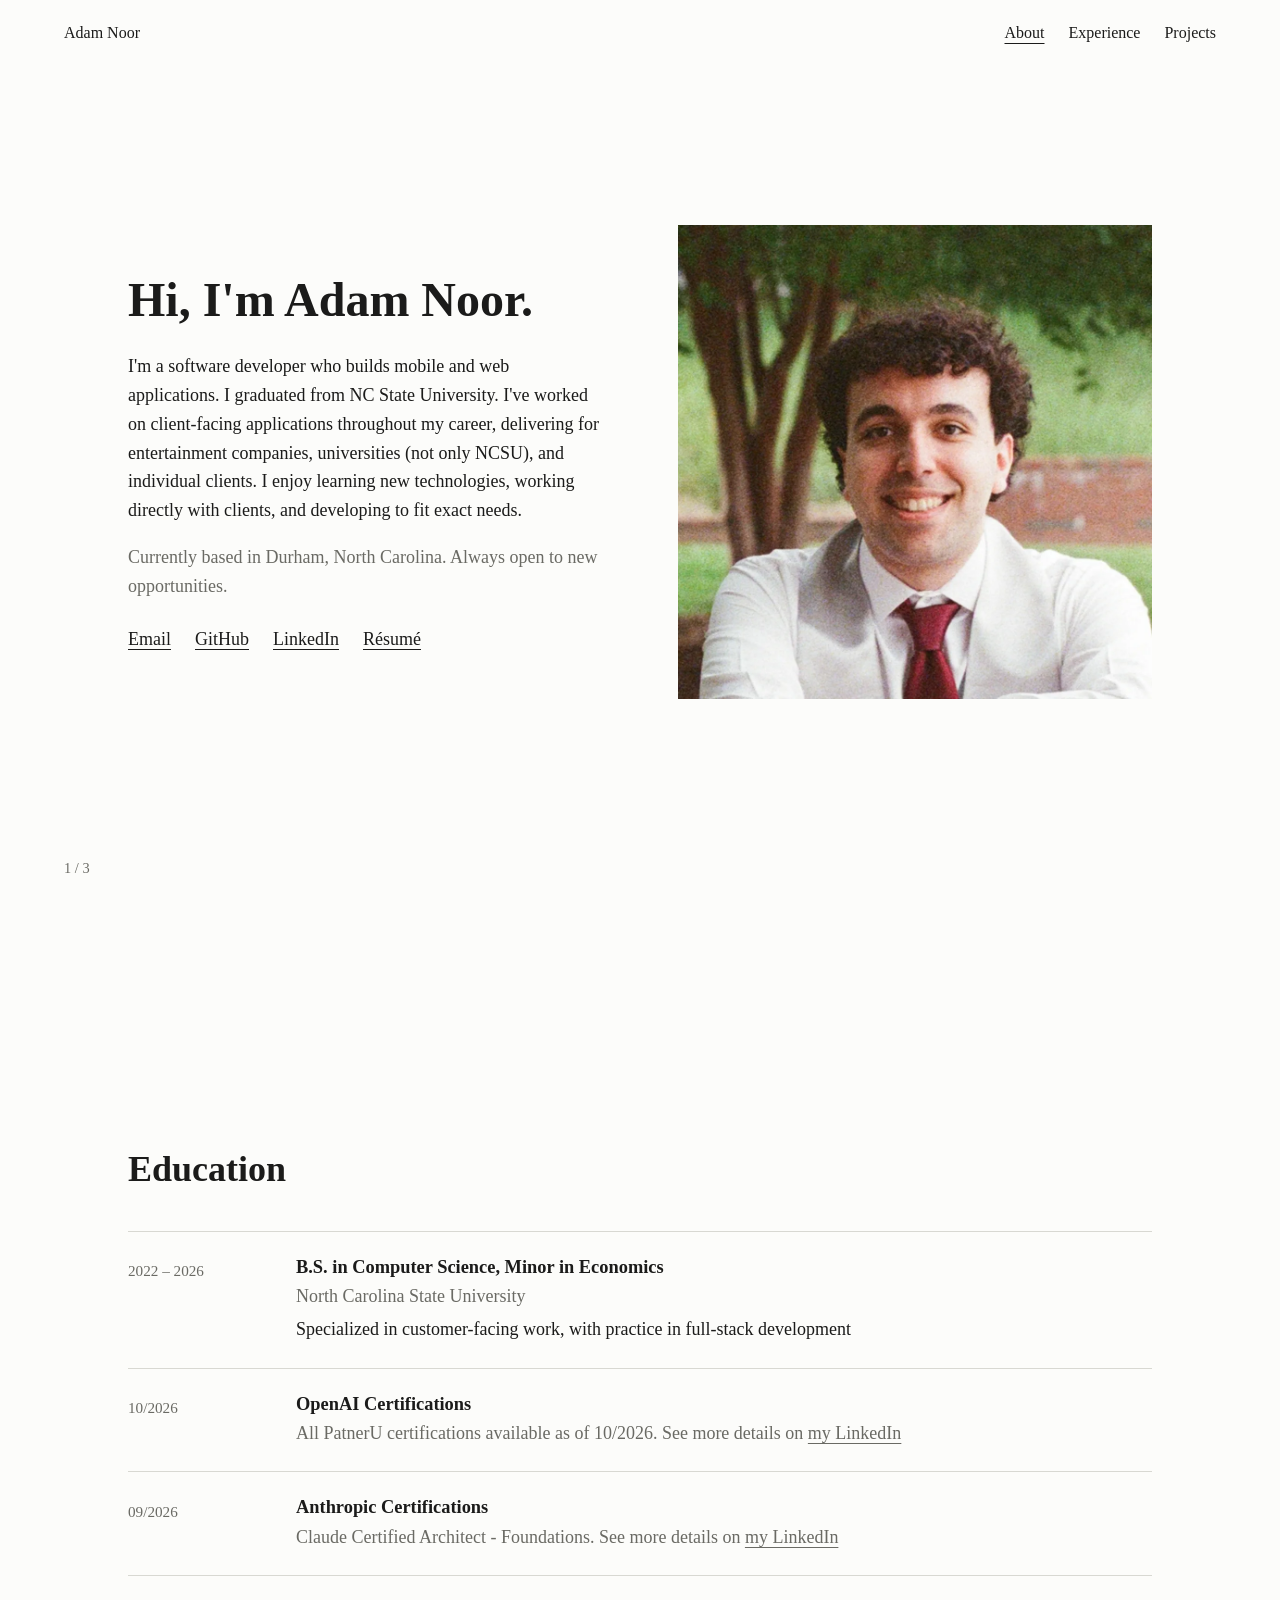
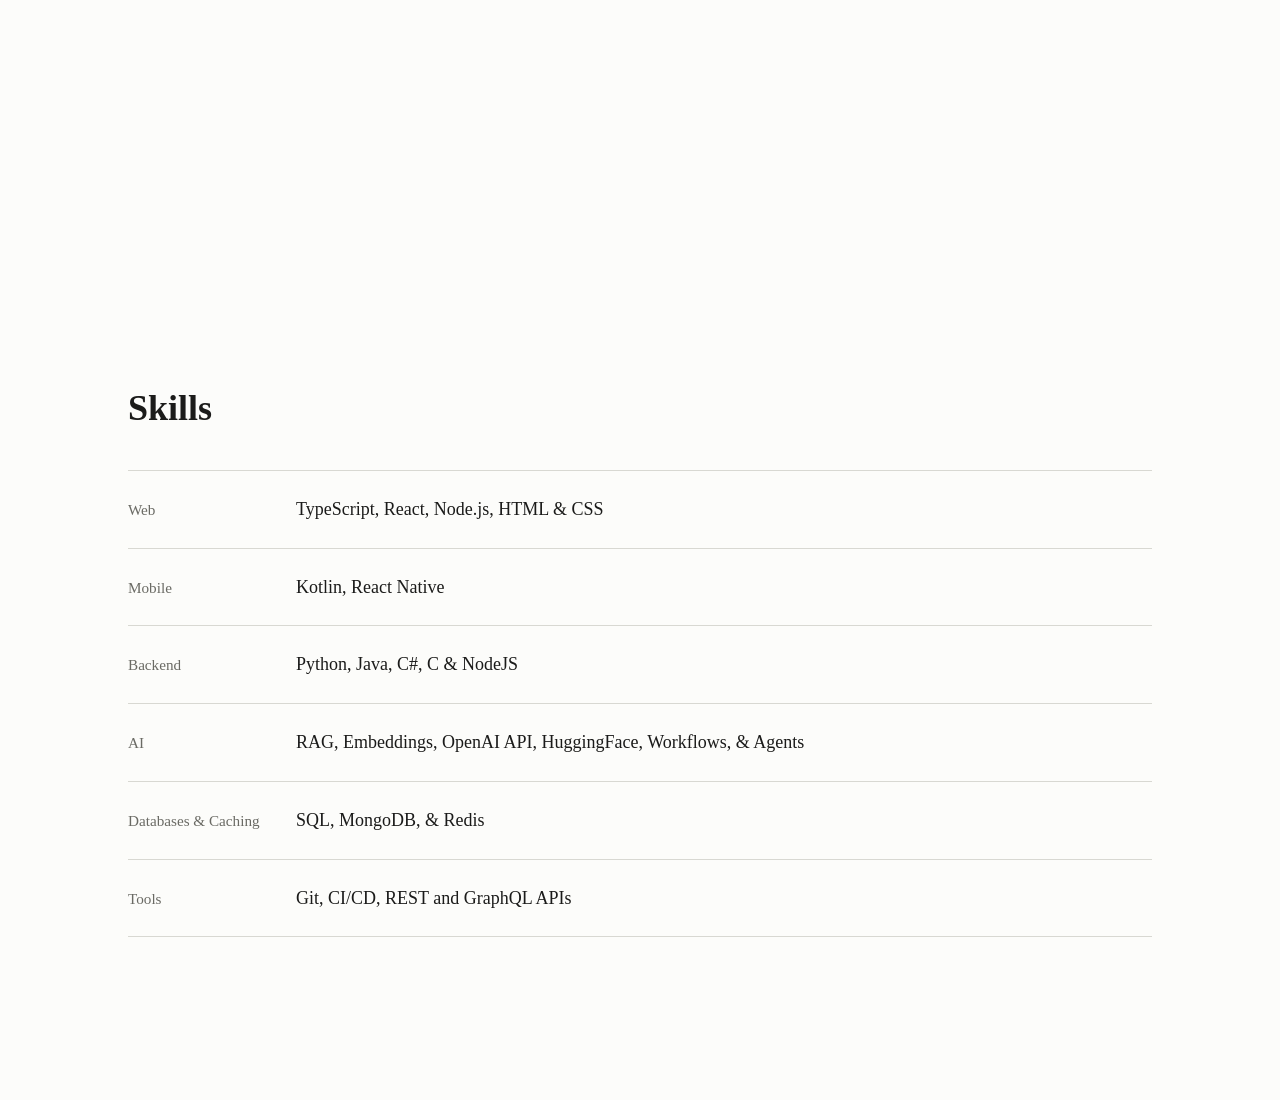
==== index.html @ 411a35d4 "website start" ====
<!doctype html>
<html lang="en">
<head>
  <meta charset="utf-8">
  <meta name="viewport" content="width=device-width, initial-scale=1">
  <title>Adam Noor · Software Developer</title>
  <meta name="description" content="Personal site of Adam Noor, a software developer.">
  <script>document.documentElement.classList.add("js");</script>
  <link rel="stylesheet" href="style.css">
  <script src="main.js" defer></script>
</head>
<body>
  <header class="site-header">
    <a href="index.html">Adam Noor</a>
    <nav aria-label="Primary">
      <a href="index.html" aria-current="page">About</a>
      <a href="experience.html">Experience</a>
      <a href="projects.html">Projects</a>
    </nav>
  </header>

  <div class="progress" aria-hidden="true"><span id="progress-current">1</span> / <span id="progress-total">3</span></div>

  <main>
    <!-- 1. Bio -->
    <section class="section" aria-labelledby="about-title">
      <div class="section-inner split">
        <div>
          <h1 id="about-title" class="reveal" style="--i:0">Hi, I'm Adam Noor.</h1>
          <div class="prose" style="margin-top: 1.5rem">
            <p class="reveal" style="--i:1">I'm a software developer who builds mobile and web applications. I graduated from NC State University. I've worked on client-facing applications throughout my career, delivering for entertainment companies, universities (not only NCSU), and individual clients. I enjoy learning new technologies, working directly with clients, and developing to fit exact needs.</p>
            <p class="reveal muted" style="--i:2">Currently based in Durham, North Carolina. Always open to new opportunities.</p>
          </div>
          <ul class="links reveal" style="--i:3">
            <li><a href="adam.rf.noor@gmail.com">Email</a></li>
            <li><a href="https://github.com/arfnoor">GitHub</a></li>
            <li><a href="https://www.linkedin.com/in/adam-noor-6132b01b1">LinkedIn</a></li>
            <li><a href="2026_Adam_Resume.pdf">Résumé</a></li>
          </ul>
        </div>
        <div class="split-media reveal" style="--i:2">
          <img src="images/me.webp" alt="My face">
        </div>
      </div>
    </section>

    <!-- 2. Education -->
    <section class="section" aria-labelledby="education-title">
      <div class="section-inner">
        <h2 id="education-title" class="reveal" style="--i:0">Education</h2>
        <ul class="entries">
          <li class="entry reveal" style="--i:1">
            <div class="entry-when">2022 – 2026</div>
            <div>
              <h3>B.S. in Computer Science, Minor in Economics</h3>
              <p class="muted">North Carolina State University</p>
              <p>Specialized in customer-facing work, with practice in full-stack development</p>
            </div>
          </li>
          <li class="entry reveal" style="--i:2">
            <div class="entry-when">10/2026</div>
            <div>
              <h3>OpenAI Certifications</h3>
              <p class="muted">All PatnerU certifications available as of 10/2026. See more details on  <a href="https://www.linkedin.com/in/adam-noor-6132b01b1">my LinkedIn</a></p>
            </div>
          </li>
          <li class="entry reveal" style="--i:3">
            <div class="entry-when">09/2026</div>
            <div>
              <h3>Anthropic Certifications</h3>
              <p class="muted">Claude Certified Architect - Foundations. See more details on <a href="https://www.linkedin.com/in/adam-noor-6132b01b1">my LinkedIn</a></p>
            </div>
          </li>
        </ul>
      </div>
    </section>

    <!-- 3. Skills -->
    <section class="section" aria-labelledby="skills-title">
      <div class="section-inner">
        <h2 id="skills-title" class="reveal" style="--i:0">Skills</h2>
        <ul class="entries">
          <li class="entry reveal" style="--i:1">
            <div class="entry-when">Web</div>
            <div>TypeScript, React, Node.js, HTML &amp; CSS</div>
          </li>
          <li class="entry reveal" style="--i:2">
            <div class="entry-when">Mobile</div>
            <div>Kotlin, React Native</div>
          </li>
          <li class="entry reveal" style="--i:3">
            <div class="entry-when">Backend</div>
            <div>Python, Java, C#, C &amp; NodeJS</div>
          </li>
          <li class="entry reveal" style="--i:4">
            <div class="entry-when">AI</div>
            <div>RAG, Embeddings, OpenAI API, HuggingFace, Workflows, &amp; Agents</div>
          </li>
          <li class="entry reveal" style="--i:5">
            <div class="entry-when">Databases &amp; Caching</div>
            <div>SQL, MongoDB, &amp; Redis</div>
          </li>
          <li class="entry reveal" style="--i:6">
            <div class="entry-when">Tools</div>
            <div>Git, CI/CD, REST and GraphQL APIs</div>
          </li>
        </ul>
      </div>
    </section>
  </main>
</body>
</html>
---- style.css ----
/* Personal site: plain, system fonts, one neutral palette.
   Change the variables below to restyle the whole site. */

:root {
  --bg: #fcfcfa;
  --fg: #1b1b1a;
  --muted: #6a6a64;
  --rule: #d8d8d2;
  --font: "Iowan Old Style", "Charter", "Palatino Linotype", Georgia, serif;
  --pad: clamp(1.25rem, 5vw, 4rem);
  --ease: cubic-bezier(0.2, 0.6, 0.2, 1);

  /* 1vh with a dynamic-viewport upgrade where supported (mobile browser bars) */
  --vh: 1vh;
  --phone-h: calc(var(--vh) * 72);
}

@supports (height: 1dvh) {
  :root {
    --vh: 1dvh;
  }
}

* {
  box-sizing: border-box;
}

html {
  scroll-snap-type: y mandatory;
  scroll-behavior: smooth;
}

body {
  margin: 0;
  background: var(--bg);
  color: var(--fg);
  font-family: var(--font);
  font-size: 1.125rem;
  line-height: 1.6;
  -webkit-font-smoothing: antialiased;
}

a {
  color: inherit;
  text-decoration: underline;
  text-decoration-thickness: 1px;
  text-underline-offset: 0.2em;
}

a:hover {
  text-decoration-thickness: 2px;
}

:focus-visible {
  outline: 2px solid var(--fg);
  outline-offset: 3px;
}

h1,
h2,
h3 {
  font-weight: 600;
  line-height: 1.2;
  margin: 0;
}

h1 {
  font-size: clamp(2rem, 5vw, 3rem);
}

h2 {
  font-size: clamp(1.6rem, 3.5vw, 2.25rem);
}

h3 {
  font-size: 1.15rem;
}

p {
  margin: 0 0 1em;
}

.muted {
  color: var(--muted);
}

.small {
  font-size: 0.95rem;
}

/* ---------- Header and progress ---------- */

.site-header {
  position: fixed;
  inset: 0 0 auto 0;
  z-index: 10;
  display: flex;
  justify-content: space-between;
  align-items: baseline;
  gap: 1rem;
  padding: 1.25rem var(--pad);
  background: var(--bg);
  font-size: 1rem;
}

.site-header a {
  text-decoration: none;
}

.site-header nav {
  display: flex;
  gap: 1.5rem;
}

.site-header nav a:hover,
.site-header nav a[aria-current="page"] {
  text-decoration: underline;
  text-decoration-thickness: 1px;
  text-underline-offset: 0.3em;
}

.progress {
  position: fixed;
  left: var(--pad);
  bottom: 1.25rem;
  z-index: 10;
  font-size: 0.9rem;
  color: var(--muted);
  font-variant-numeric: tabular-nums;
}

/* ---------- Sections: one thing per screen ---------- */

.section {
  min-height: calc(var(--vh) * 100);
  scroll-snap-align: start;
  scroll-snap-stop: always;
  display: flex;
  flex-direction: column;
  justify-content: center;
  padding: 5.5rem var(--pad) 4rem;
}

.section-inner {
  width: 100%;
  max-width: 64rem;
  margin: 0 auto;
}

.prose {
  max-width: 38rem;
}

.links {
  list-style: none;
  display: flex;
  flex-wrap: wrap;
  gap: 0.5rem 1.5rem;
  margin: 1.5rem 0 0;
  padding: 0;
}

/* ---------- Transition animation ----------
   main.js adds .is-active to the section crossing the middle of the screen.
   Content fades and slides in with a small stagger (--i), and leaves quickly. */

.js .reveal {
  opacity: 0;
  transform: translateY(18px);
  transition:
    opacity 0.25s ease,
    transform 0.25s ease;
  transition-delay: 0ms;
}

.js .section.is-active .reveal {
  opacity: 1;
  transform: none;
  transition:
    opacity 0.7s var(--ease),
    transform 0.7s var(--ease);
  transition-delay: calc(var(--i, 0) * 90ms);
}

@media (prefers-reduced-motion: reduce) {
  html {
    scroll-behavior: auto;
  }

  .js .reveal,
  .js .section.is-active .reveal {
    transform: none;
    transition-duration: 0.01ms;
    transition-delay: 0ms;
  }
}

/* ---------- Entries (education, experience, skills) ---------- */

.entries {
  list-style: none;
  margin: 2.5rem 0 0;
  padding: 0;
}

.entry {
  display: grid;
  grid-template-columns: 9rem 1fr;
  gap: 1.5rem;
  padding: 1.5rem 0;
  border-top: 1px solid var(--rule);
}

.entry:last-child {
  border-bottom: 1px solid var(--rule);
}

.entry p {
  margin: 0.25rem 0 0;
}

.entry ul {
  margin: 0.75rem 0 0;
  padding-left: 1.2rem;
}

.entry li + li {
  margin-top: 0.35rem;
}

.entry-when {
  color: var(--muted);
  font-size: 0.95rem;
  padding-top: 0.2rem;
}

/* ---------- Projects ---------- */

.project-grid {
  display: grid;
  grid-template-columns: repeat(2, minmax(0, 1fr));
  gap: clamp(2rem, 6vw, 5rem);
  align-items: center;
}

.project-grid.flip .project-media {
  order: -1;
}

.project-text h2 {
  margin-bottom: 1rem;
}

.tags {
  list-style: none;
  margin: 0 0 1rem;
  padding: 0;
  color: var(--muted);
  font-size: 0.95rem;
}

.tags li {
  display: inline;
}

.tags li + li::before {
  content: " \00b7  ";
}

.project-media {
  display: flex;
  justify-content: center;
}

.media-frame {
  width: 100%;
  aspect-ratio: 16 / 10;
  border: 1px solid var(--rule);
  display: grid;
  place-items: center;
  color: var(--muted);
  font-size: 0.95rem;
  text-align: center;
  padding: 1rem;
}

.media-frame img {
  width: 100%;
  height: 100%;
  object-fit: cover;
  display: block;
}

/* ---------- Phone frame ----------
   The screen is a fixed 390x844 "logical" viewport that phone-demo.js scales
   to fit, so app code written for a normal phone size renders correctly. */

.phone {
  --bezel: 10px;
  width: min(300px, 70vw, calc((var(--phone-h) - 20px) * 390 / 844 + 20px));
  padding: var(--bezel);
  background: var(--fg);
  border-radius: 40px;
}

.phone-screen {
  position: relative;
  width: 100%;
  aspect-ratio: 390 / 844;
  overflow: hidden;
  border-radius: 30px;
  background: #fff;
}

/* Small camera pill; remove if your app draws its own status bar */
.phone-screen::after {
  content: "";
  position: absolute;
  top: 10px;
  left: 50%;
  width: 84px;
  height: 24px;
  margin-left: -42px;
  border-radius: 12px;
  background: var(--fg);
  z-index: 2;
  pointer-events: none;
}

.phone-viewport {
  position: absolute;
  top: 0;
  left: 0;
  width: 390px;
  height: 844px;
  transform-origin: 0 0;
  transform: scale(var(--scale, 0.7));
  overflow: hidden;
}

.phone-placeholder {
  position: absolute;
  inset: 0;
  z-index: 1;
  display: grid;
  place-items: center;
  padding: 1.5rem;
  text-align: center;
  background: #f3f3f0;
  color: var(--muted);
  font: 0.9rem/1.4 system-ui, sans-serif;
}

/* Text on the left, image on the right */
.split {
  display: grid;
  grid-template-columns: repeat(2, minmax(0, 1fr));
  gap: clamp(2rem, 6vw, 5rem);
  align-items: center;
}

.split-media img {
  display: block;
  width: 100%;
  height: auto;
  max-height: calc(var(--vh) * 60);
  object-fit: cover;
}

/* Optional: add "flip" to put the image on the left */
.split.flip .split-media {
  order: -1;
}

/* Stack on small screens, image below the text */
@media (max-width: 800px) {
  .split {
    grid-template-columns: minmax(0, 1fr);
    gap: 1.5rem;
  }

  .split.flip .split-media {
    order: 0;
  }
}

/* ---------- Small screens ---------- */

@media (max-width: 800px) {
  :root {
    --phone-h: calc(var(--vh) * 46);
  }

  html {
    scroll-snap-type: y proximity;
  }

  .section {
    scroll-snap-stop: normal;
    padding-top: 5rem;
  }

  .project-grid {
    grid-template-columns: minmax(0, 1fr);
    gap: 1.5rem;
  }

  .project-grid.flip .project-media {
    order: 0;
  }

  .site-header nav {
    gap: 1rem;
  }
}

@media (max-width: 600px) {
  .entry {
    grid-template-columns: 1fr;
    gap: 0.25rem;
  }
}
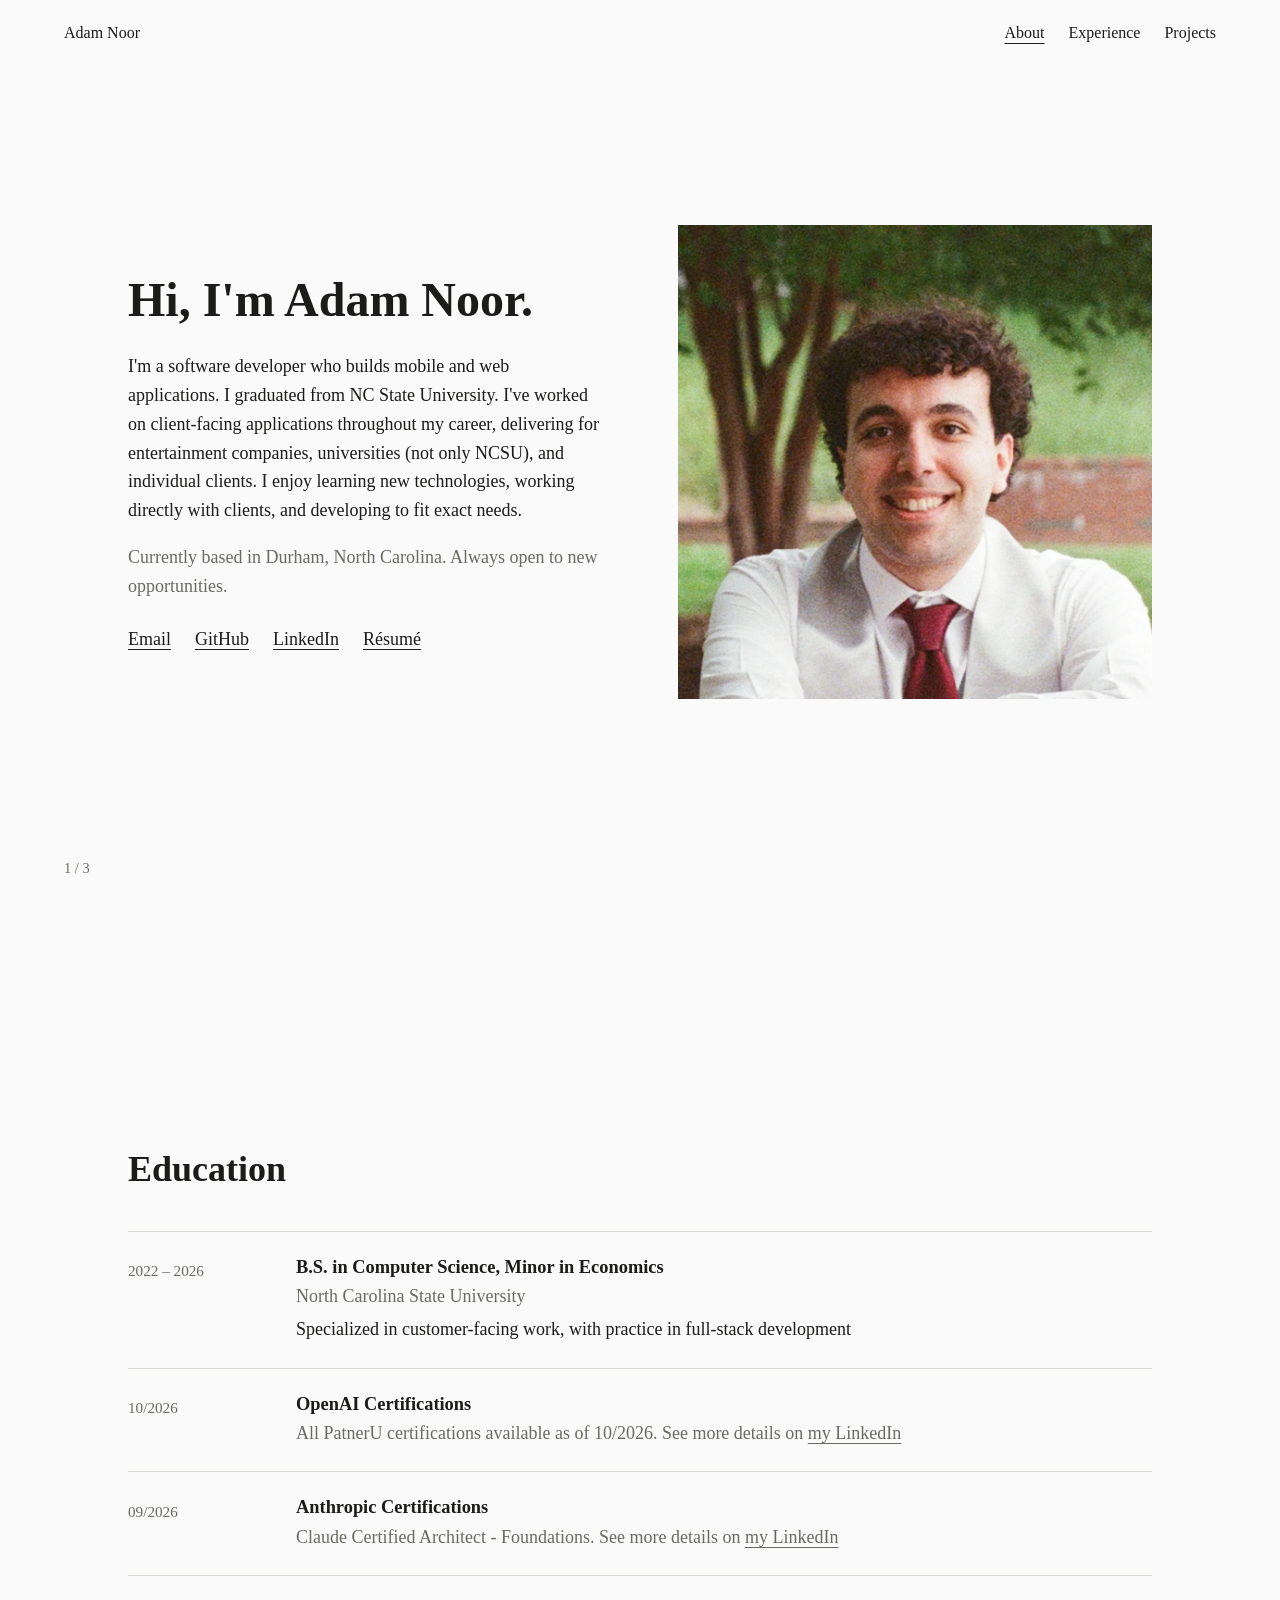
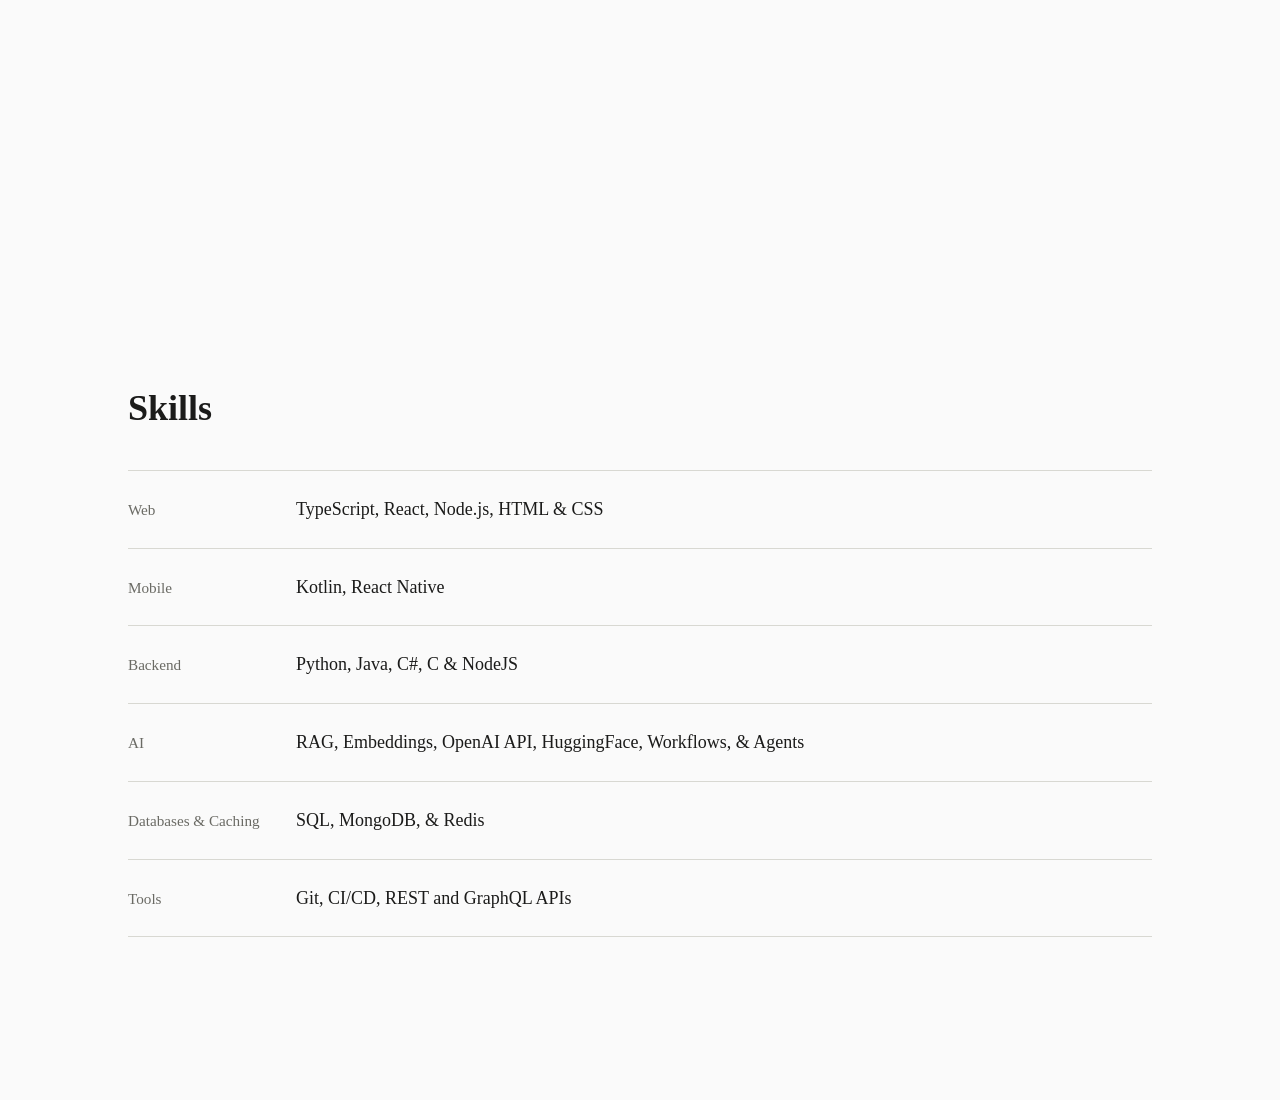
==== commit 3951d1ae: "fix open in new tab" ====
--- a/index.html
+++ b/index.html
@@ -32,10 +32,10 @@
             <p class="reveal muted" style="--i:2">Currently based in Durham, North Carolina. Always open to new opportunities.</p>
           </div>
           <ul class="links reveal" style="--i:3">
-            <li><a href="adam.rf.noor@gmail.com">Email</a></li>
-            <li><a href="https://github.com/arfnoor">GitHub</a></li>
-            <li><a href="https://www.linkedin.com/in/adam-noor-6132b01b1">LinkedIn</a></li>
-            <li><a href="2026_Adam_Resume.pdf">Résumé</a></li>
+            <li><a href="mailto:adam.rf.noor@gmail.com" target="_blank">Email</a></li>
+            <li><a href="https://github.com/arfnoor" target="_blank">GitHub</a></li>
+            <li><a href="https://www.linkedin.com/in/adam-noor-6132b01b1" target="_blank">LinkedIn</a></li>
+            <li><a href="2026_Adam_Resume.pdf" target="_blank">Résumé</a></li>
           </ul>
         </div>
         <div class="split-media reveal" style="--i:2">
@@ -61,14 +61,14 @@
             <div class="entry-when">10/2026</div>
             <div>
               <h3>OpenAI Certifications</h3>
-              <p class="muted">All PatnerU certifications available as of 10/2026. See more details on  <a href="https://www.linkedin.com/in/adam-noor-6132b01b1">my LinkedIn</a></p>
+              <p class="muted">All PatnerU certifications available as of 10/2026. See more details on  <a href="https://www.linkedin.com/in/adam-noor-6132b01b1" target="_blank">my LinkedIn</a></p>
             </div>
           </li>
           <li class="entry reveal" style="--i:3">
             <div class="entry-when">09/2026</div>
             <div>
               <h3>Anthropic Certifications</h3>
-              <p class="muted">Claude Certified Architect - Foundations. See more details on <a href="https://www.linkedin.com/in/adam-noor-6132b01b1">my LinkedIn</a></p>
+              <p class="muted">Claude Certified Architect - Foundations. See more details on <a href="https://www.linkedin.com/in/adam-noor-6132b01b1" target="_blank">my LinkedIn</a></p>
             </div>
           </li>
         </ul>
--- a/style.css
+++ b/style.css
@@ -2,7 +2,7 @@
    Change the variables below to restyle the whole site. */
 
 :root {
-  --bg: #fcfcfa;
+  --bg: #fafafa;
   --fg: #1b1b1a;
   --muted: #6a6a64;
   --rule: #d8d8d2;
@@ -289,6 +289,19 @@
   height: 100%;
   object-fit: cover;
   display: block;
+}
+
+.video-frame {
+  width: 100%;
+  aspect-ratio: 16 / 9;
+  border: 1px solid var(--rule);
+}
+
+.video-frame iframe {
+  display: block;
+  width: 100%;
+  height: 100%;
+  border: 0;
 }
 
 /* ---------- Phone frame ----------
@@ -338,6 +351,11 @@
   overflow: hidden;
 }
 
+.phone-viewport > * {
+  width: 100%;
+  height: 100%;
+}
+
 .phone-placeholder {
   position: absolute;
   inset: 0;
